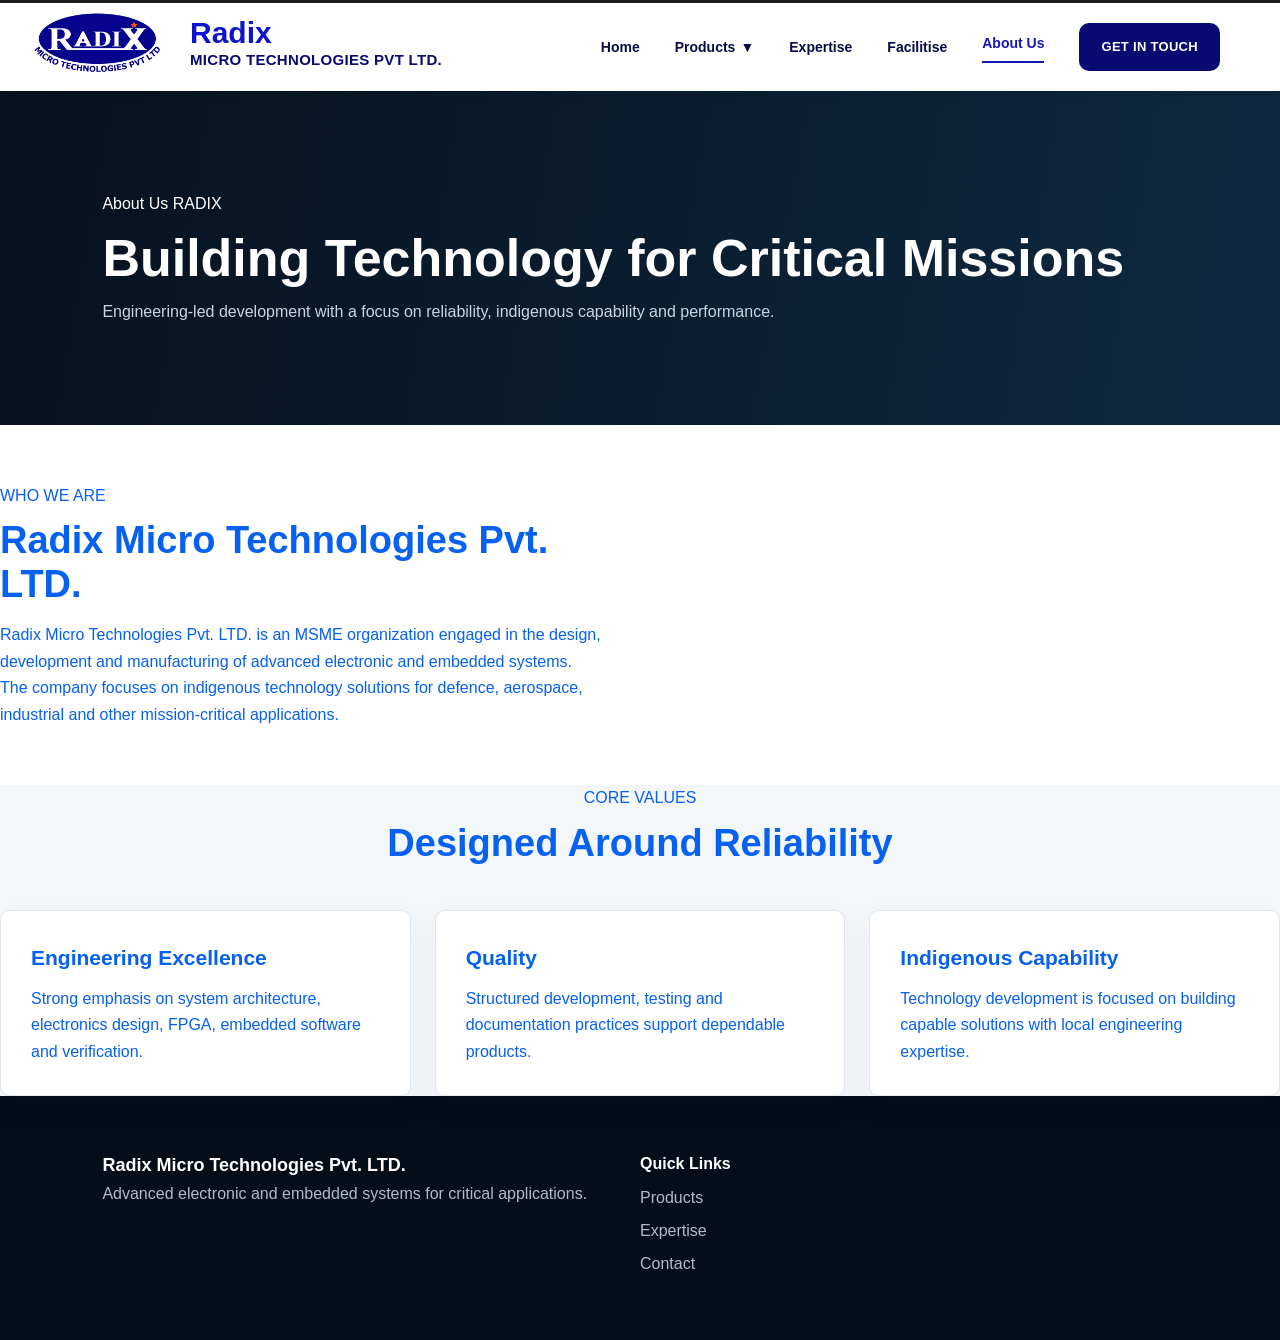
==== about.html @ d8c062b5 "Initial website" ====
<!DOCTYPE html>
<html lang="en">

<head>
    <meta charset="UTF-8">
    <meta name="viewport" content="width=device-width,initial-scale=1.0">
    <title>About Us | Radix Micro Technologies</title>
    <link rel="stylesheet" href="assets/style.css">
</head>

<body>
    <header class="header">

  <!-- LEFT SIDE : LOGO + COMPANY NAME -->
  <div class="brand">

    <a href="index.html">
      <img src="assets/images/logo.png"
           alt="Radix Micro Technologies logo">
    </a>

    <div class="company-name">
      <h1>Radix</h1>
      <h2>MICRO TECHNOLOGIES PVT LTD.</h2>
    </div>

  </div>


  <!-- RIGHT SIDE : NAVIGATION -->
  <button class="menu-btn" onclick="toggleMenu()">☰</button>
  <nav id="nav">

    <a href="index.html">
      Home
    </a>

    <!--- PRODUCTS DROPDOWN -->
    <div class="dropdown">
            
        <a href="products.html" class="dropbtn">
           Products <span>▼</span>
        </a>
  
        <div class="dropdown-menu">
  
            <a href="obc.html">
              On-Board Computer
            </a>
    
            <a href="rf-module.html">
              RFC & NG Module
            </a>
    
            <a href="elpc.html">
              Embedde Launch Pad Computer
            </a>
    
            <a href="ethernet.html">
              Ethernet Switch
            </a>
    
            <a href="4ch.html">
              Search & Monitoring Receiver
            </a>
  
        </div>
        
    </div>
    
    <a href="expertise.html">
       Expertise
    </a>
    
    <a href="facilitise.html">
       Facilitise
    </a>
    
    <a class="active" href="about.html">
       About Us
    </a>

    <!-- CONTACT BUTTON -->
    <a href="contact.html" class="contact-button">
       GET IN TOUCH
    </a>

  </nav>
  
    </header>
    <section class="page-hero"><span class="eyebrow">About Us RADIX</span>
        <h1>Building Technology for Critical Missions</h1>
        <p>Engineering-led development with a focus on reliability, indigenous capability and performance.</p>
    </section>
    <section class="section two-col">
        <div><span class="eyebrow">WHO WE ARE</span>
            <h2>Radix Micro Technologies Pvt. LTD.</h2>
            <p>Radix Micro Technologies Pvt. LTD. is an MSME organization engaged in the design, development and
                manufacturing of advanced electronic and embedded systems.</p>
            <p>The company focuses on indigenous technology solutions for defence, aerospace, industrial and other
                mission-critical applications.</p>
        </div>
        <div class="image image-lab"></div>
    </section>
    <section class="section gray">
        <div class="section-title"><span>CORE VALUES</span>
            <h2>Designed Around Reliability</h2>
        </div>
        <div class="cards">
            <article>
                <h3>Engineering Excellence</h3>
                <p>Strong emphasis on system architecture, electronics design, FPGA, embedded software and verification.
                </p>
            </article>
            <article>
                <h3>Quality</h3>
                <p>Structured development, testing and documentation practices support dependable products.</p>
            </article>
            <article>
                <h3>Indigenous Capability</h3>
                <p>Technology development is focused on building capable solutions with local engineering expertise.</p>
            </article>
        </div>
    </section>
    <footer>
        <div><strong>Radix Micro Technologies Pvt. LTD.</strong>
            <p>Advanced electronic and embedded systems for critical applications.</p>
        </div>
        <div>
            <h4>Quick Links</h4><a href="products.html">Products</a><a href="expertise.html">Expertise</a><a
                href="contact.html">Contact</a>
        </div>
    </footer>
    <script src="assets/script.js"></script>
</body>

</html>
---- assets/style.css ----
/*@import url('https://fonts.googleapis.com/css2?family=Inter:wght@400;500;600;700;800&display=swap');*/
/* =================
       HEADER
====================*/
* {
    margin: 0;
    padding: 0;
    box-sizing: border-box
}

html {
    scroll-behavior: smooth
}

body {
    margin: 0;
    padding: 0;
    font-family: Arial, Arial, Helvetica, sans-serif;
    color: #0660f0;
    background: #fff;
    line-height: 1.65
}

a {
    text-decoration: none;
    color: inherit
}


/* MAIN HEADER */
.header {
    width: 100%;
    height: 8%;

    display: flex;
    align-items: center;

    /*justify-content: space-between;*/

    padding: 0 60px 0 25px;

    background: #ffffff;

   /* color: #fff; */
   border-top: 3px solid #1c1c1c;
   box-shadow: 0 2px 8px rgba(0, 0, 0, 0.08);
    position: sticky;
    top: 0;
    z-index: 20;
}


/*========================
   LOGO + COMPANY NAME
=========================*/
.brand {
/* .brand img { */
   /* width: 155px;
    display: block */
    display: flex;
    align-items: center;
    gap: 20px;
    text-decoration: none;
}

/* LOGO */
.brand img {
    width: 145px;
    height: 80px;
    object-fit: contain;
}

/* COMPANY NAME */

.company-name {
    display: flex;
    flex-direction: column;
    justify-content: center;
}

.company-name h1 {
    color: #0e14c9;
    font-size: 30px;
    font-weight: 800;
    line-height: 0.7;
    margin-bottom: 5px;
}

.company-name h2 {
    color: #080b72;
    font-size: 15px;
    font-weight: 700;
    letter-spacing: 0.3px;
}


/*==========================
       NAVIGATION
============================*/

.header nav {
    margin-left: auto;
    display: flex;
    gap: 35px;
    align-items: center
   
}

.header nav a,
.dropbtn {
    position: relative;
    font-size: 14px;
    color: #080b45; /* #050505 */
    text-decoration: none;
    font-weight: 600;
    white-space: nowrap;
    transition: 0.3s;
}

/* NAVIGATION HOVER */
.header nav a:hover,
.header nav a.active {
    color: #1717b8 /*#050505 */
}

/*========================
    ACTIVE HOME
========================*/
.header nav a.active {
    border-bottom: 2px solid #1717b8;
    padding-bottom: 6px
}

.navbar .active::after {
    content: "";
    position: absolute;
    left: 0;
    right: 0;
    bottom: -17px;
    height: 2px;
    background: #1717b8;
}


/* ==============================
   PRODUCTS DROPDOWN
================================ */
.dropdown {
    position: relative;
}


/* PRODUCT BUTTON */
.dropbtn {
    display: flex;
    align-items: center;
    gap: 5px;
}


/* ARROW */
.dropbtn span {
    font-size: 14px;
}


/* DROPDOWN MENU */
.dropdown-menu {
    position: absolute;
    top: 35px;
    left: -20px;
    width: 260px;
    background: #ffffff;
    border-radius: 5px;
    box-shadow: 0 8px 25px rgba(0, 0, 0, 0.15);
    padding: 8px 0;
    opacity: 0;
    visibility: hidden;
    transform: translateY(10px);
    transition: all 0.25s ease;
}


/* SHOW DROPDOWN */
.dropdown:hover .dropdown-menu {
    opacity: 1;
    visibility: visible;
    transform: translateY(0);
}


/* DROPDOWN LINKS */
.dropdown-menu a {
    display: block;
    padding: 12px 18px;
    color: #11134d;
    text-decoration: none;
    font-size: 14px;
    font-weight: 500;
}


.dropdown-menu a:hover {
    background: #f0f3ff;
    color: #1717b8;
}


/* ==============================
   GET IN TOUCH BUTTON
================================ */
.contact-button {
    background: #080b72;
    color: #ffffff !important;
    padding: 13px 22px;
    border-radius: 10px;
    font-size: 13px !important;
    font-weight: 700 !important;
    letter-spacing: 0.3px;
    transition: 0.3s;
}

.contact-button:hover {
    background: #1717b8;
    transform: translateY(-1px);
}

.menu-btn {
    display: none;
    background: white;
    color: #000;
    border: none;
    border-radius: 50%;
    width: 45px;
    height: 45px;
    font-size: 25px;
    cursor: pointer;
}

@media (max-width: 768px) {
    .menu-btn {
        display: block;
        position: absolute;
        left: 20px;
        top: 15px;
        z-index: 2000;
    }
}
/* =========================
   HERO
========================= */
.hero {
    position: relative;
    width: 100%;
    height: 100vh;
    min-height: 650px;
    overflow: hidden;
}


/* =========================
   SLIDES
========================= */

.hero-slide {
    position: absolute;
    inset: 0;

    width: 100%;
    height: 100%;

    background-size: cover;
    background-position: center;

    opacity: 0;

    transform: scale(1.05);

    transition:
        opacity 1.2s ease-in-out,
        transform 7s ease-in-out;

    pointer-events: none;
}


.hero-slide.active {
    opacity: 1;

    transform: scale(1);

    pointer-events: auto;
}


/* =========================
   WHITE IMAGE OVERLAY
========================= */

.overlay {
    position: absolute;
    inset: 0;

    background:
        linear-gradient(
            90deg,
            rgba(255,255,255,0.96) 0%,
            rgba(255,255,255,0.82) 35%,
            rgba(255,255,255,0.40) 65%,
            rgba(255,255,255,0.18) 100%
        );
}


/* =========================
   CONTENT
========================= */

.hero-content {
    position: relative;
    z-index: 2;

    width: 90%;
    max-width: 1250px;

    height: 100%;

    margin: auto;

    display: flex;
    flex-direction: column;
    justify-content: center;

    padding-bottom: 40px;
}


/* =========================
   SMALL TITLE
========================= */

.small-title {
    font-size: 15px;

    font-weight: 700;

    letter-spacing: 1px;

    color: #162235;

    margin-bottom: 28px;

    opacity: 0;

    transform: translateY(30px);
}


/* =========================
   MAIN HEADING
========================= */

.hero h1 {
    font-size: clamp(45px, 5vw, 76px);

    line-height: 0.98;

    font-weight: 900;

    letter-spacing: -3px;

    color: #07101f;

    max-width: 720px;

    margin-bottom: 32px;

    opacity: 0;

    transform: translateY(40px);
}


.hero h1 span {
    color: #1261d6;
}


/* =========================
   DESCRIPTION
========================= */

.hero p {
    max-width: 650px;

    font-size: 17px;

    line-height: 1.7;

    color: #253044;

    margin-bottom: 38px;

    opacity: 0;

    transform: translateY(40px);
}


/* =========================
   BUTTONS
========================= */

.buttons {
    display: flex;

    gap: 18px;

    opacity: 0;

    transform: translateY(40px);
}


.btn {
    display: inline-flex;

    align-items: center;

    justify-content: center;

    min-width: 200px;

    height: 55px;

    padding: 0 25px;

    text-decoration: none;

    font-size: 14px;

    font-weight: 700;

    transition: all 0.3s ease;
}


/* BLUE BUTTON */

.btn.primary {
    background: #075bd7;

    color: white;

    border: 1px solid #075bd7;
}


.btn.primary:hover {
    background: #0047b5;

    transform: translateY(-3px);
}


/* WHITE BUTTON */

.btn.secondary {
    background: rgba(255,255,255,0.85);

    color: #172236;

    border: 1px solid #bfc7d4;
}


.btn.secondary:hover {
    background: white;

    transform: translateY(-3px);
}

/*------------------------------------------------------------------*/

/* =========================
   TEXT ANIMATION
========================= */

.hero-slide.active .small-title {
    animation: slideUp 0.8s ease forwards;
    animation-delay: 0.3s;
}


.hero-slide.active h1 {
    animation: slideUp 0.9s ease forwards;
    animation-delay: 0.45s;
}


.hero-slide.active p {
    animation: slideUp 0.9s ease forwards;
    animation-delay: 0.65s;
}


.hero-slide.active .buttons {
    animation: slideUp 0.9s ease forwards;
    animation-delay: 0.85s;
}


@keyframes slideUp {

    from {
        opacity: 0;

        transform: translateY(40px);
    }

    to {
        opacity: 1;

        transform: translateY(0);
    }

}


/* =========================
   DOTS
========================= */

.slide-dots {
    position: absolute;

    z-index: 10;

    bottom: 35px;

    left: 50%;

    transform: translateX(-50%);

    display: flex;

    gap: 10px;
}


.dot {
    width: 10px;

    height: 10px;

    border-radius: 50%;

    background: rgba(20,40,70,0.35);

    cursor: pointer;

    transition: all 0.3s ease;
}


.dot.active {
    width: 32px;

    border-radius: 10px;

    background: #075bd7;
}


/* =========================
   MOBILE
========================= */

@media (max-width: 768px) {

    .hero {
        height: 100vh;

        min-height: 650px;
    }


    .hero-content {
        width: 88%;

        padding-top: 80px;
    }


    .hero h1 {
        font-size: 43px;

        letter-spacing: -2px;

        max-width: 500px;
    }


    .hero p {
        font-size: 15px;

        max-width: 500px;
    }


    .buttons {
        flex-direction: column;

        align-items: flex-start;

        gap: 12px;
    }


    .btn {
        min-width: 190px;

        height: 50px;
    }


    .overlay {
        background:
            linear-gradient(
                90deg,
                rgba(255,255,255,0.95),
                rgba(255,255,255,0.65)
            );
    }

}

/* =========================
   SCROLLING BAR
========================= */

.scroll-container {
    width: 100%;
    height: 76px;

    background: #07399d;

    overflow: hidden;

    display: flex;
    align-items: center;

    white-space: nowrap;

    border-top: 2px solid #d8e5ff;
    border-bottom: 2px solid #d8e5ff;
}


/* =========================
   MOVING CONTENT
========================= */

.scroll-content {
    display: flex;
    align-items: center;

    width: max-content;

    animation: scrolling 25s linear infinite;
}


/* =========================
   INDIVIDUAL ITEM
========================= */

.scroll-item {
    display: flex;

    align-items: center;

    gap: 12px;

    margin: 0 35px;
}


/* =========================
   ICON
========================= */

.icon {
    width: 38px;
    height: 38px;

    border: 1px solid rgba(255,255,255,0.25);

    border-radius: 8px;

    display: flex;
    align-items: center;
    justify-content: center;

    color: white;

    font-size: 17px;
}


/* =========================
   TEXT
========================= */

.text {
    display: flex;

    flex-direction: column;

    justify-content: center;

    color: white;

    font-size: 13px;

    line-height: 17px;

    min-width: 90px;
}

.text strong {
    font-weight: 600;
}


/* =========================
   ORANGE DOT
========================= */

.separator {
    color: #ff8b22;

    font-size: 18px;

    margin: 0 5px;
}


/* =========================
   SCROLL ANIMATION
========================= */

@keyframes scrolling {

    from {
        transform: translateX(0);
    }

    to {
        transform: translateX(-50%);
    }

}


/* =========================
   PAUSE WHEN MOUSE HOVERS
========================= */

.scroll-container:hover .scroll-content {
    animation-play-state: paused;
}


/* =========================
   MOBILE
========================= */

@media (max-width: 768px) {

    .scroll-container {
        height: 65px;
    }

    .scroll-item {
        margin: 0 20px;
    }

    .icon {
        width: 34px;
        height: 34px;
    }

    .text {
        font-size: 12px;
    }

}

/*------------------------------------------------------------------*/

.section-title {
    text-align: center;
    max-width: 760px;
    margin: 0 auto 45px
}

.section-title h2,
.split-content h2,
.two-col h2,
.contact-grid h2 {
    font-size: 38px;
    line-height: 1.15;
    margin: 10px 0 16px
}

.cards {
    display: grid;
    grid-template-columns: repeat(3, 1fr);
    gap: 24px
}

.cards article,
.cap-grid article,
.cert,
.product {
    border: 1px solid #dfe7ef;
    border-radius: 10px;
    padding: 30px;
    background: #fff;
    box-shadow: 0 10px 30px rgba(10, 30, 50, .05)
}

.icon {
    font-size: 13px;
    font-weight: 800;
    color: #159fe8;
    margin-bottom: 20px
}

.cards h3,
.cap-grid h3,
.product h3,
.cert h3 {
    font-size: 21px;
    margin: 0 0 10px
}

.split {
    display: grid;
    grid-template-columns: 1fr 1fr;
    min-height: 450px;
    background: #07111f;
    color: #fff
}

.split-image {
    background-position: center;
    background-size: cover;
    min-height: 400px
}

.split-content {
    padding: 80px 10%;
    display: flex;
    flex-direction: column;
    justify-content: center
}

.split-content p {
    color: #bdcada;
    max-width: 580px
}

.text-link {
    color: #43b9ff;
    font-weight: 700;
    margin-top: 15px
}

.stats {
    display: grid;
    grid-template-columns: repeat(4, 1fr);
    background: #eef5f9;
    padding: 38px 8%;
    gap: 20px;
    text-align: center
}

.stats strong {
    display: block;
    font-size: 25px;
    color: #0d5e89
}

.stats span {
    font-size: 12px;
    text-transform: uppercase;
    letter-spacing: 1px
}

.page-hero {
    padding: 100px 8%;
    background: linear-gradient(100deg, #07111f, #0d2940);
    color: #fff
}

.page-hero h1 {
    font-size: 52px;
    line-height: 1.1;
    margin: 12px 0
}

.page-hero p {
    max-width: 700px;
    color: #c8d6e4
}

.two-col {
    display: grid;
    grid-template-columns: 1fr 1fr;
    gap: 70px;
    align-items: center
}

.image {
    min-height: 360px;
    border-radius: 12px;
    background-size: cover;
    background-position: center
}

.gray {
    background: #f4f7fa
}

.product-grid {
    display: grid;
    grid-template-columns: repeat(2, 1fr);
    gap: 28px
}

.product {
    padding: 0;
    overflow: hidden
}

.product .image {
    height: 230px;
    min-height: 0;
    border-radius: 0
}

.product div:last-child {
    padding: 26px
}

.product span {
    font-size: 12px;
    color: #159fe8;
    font-weight: 800
}

.cap-grid {
    display: grid;
    grid-template-columns: repeat(3, 1fr);
    gap: 22px
}

.cert-grid {
    display: grid;
    grid-template-columns: repeat(3, 1fr);
    gap: 24px
}

.cert {
    text-align: center
}

.cert-mark {
    width: 85px;
    height: 85px;
    border: 3px solid #159fe8;
    border-radius: 50%;
    display: grid;
    place-items: center;
    margin: 0 auto 20px;
    color: #0d6f9f;
    font-weight: 800
}

.contact-grid {
    display: grid;
    grid-template-columns: 1fr 1fr;
    gap: 70px
}

.contact-item {
    border-top: 1px solid #dde5ec;
    padding: 16px 0;
    display: flex;
    flex-direction: column
}

.contact-item b {
    font-size: 12px;
    text-transform: uppercase;
    letter-spacing: 1px;
    color: #159fe8
}

.contact-grid form {
    display: flex;
    flex-direction: column;
    gap: 14px
}

.contact-grid input,
.contact-grid textarea {
    width: 100%;
    padding: 14px;
    border: 1px solid #ccd7e1;
    border-radius: 5px;
    font: inherit
}

.contact-grid textarea {
    resize: vertical
}

.contact-grid form .btn {
    align-self: flex-start
}

#form-msg {
    color: #16834c;
    font-weight: 600
}

footer {
    background: #050d18;
    color: #aebdcd;
    padding: 55px 8%;
    display: grid;
    grid-template-columns: 2fr 1fr 1fr;
    gap: 50px
}

footer strong {
    color: #fff;
    font-size: 18px
}

footer h4 {
    color: #fff;
    margin-top: 0
}

footer a {
    display: block;
    margin: 7px 0
}

.image-board {
    background-image: url('images/board.svg')
}

.image-lab {
    background-image: url('images/lab.svg')
}

.image-obc {
    background-image: url('images/obc.svg')
}

.image-rf {
    background-image: url('images/rf.svg')
}

.image-switch {
    background-image: url('images/switch.svg')
}

.image-elpc {
    background-image: url('images/elpc.svg')
}

.image-receiver {
    background-image: url('images/receiver.svg')
}

.image-generic {
    background-image: url('images/generic.svg')
}

.image-engineering {
    background-image: url('images/engineering.svg')
}

.reverse {
    grid-template-columns: 1fr 1fr
}

.reverse .split-content {
    order: 1
}

.reverse .split-image {
    order: 2
}

@media(max-width:900px) {
    .header nav {
        display: none;
        position: absolute;
        top: 78px;
        left: 0;
        right: 0;
        background: #ffffff;
        padding: 20px 6%;
        flex-direction: column;
        align-items: flex-start
    }

    .header nav.show {
        display: flex
    }

    .menu-btn {
        display: block;
    }

    .cards,
    .cap-grid,
    .cert-grid,
    .product-grid,
    .stats,
    .two-col,
    .contact-grid,
    .split {
        grid-template-columns: 1fr
    }

    .hero {
        min-height: 580px
    }

    .section {
        padding: 65px 6%
    }

    .page-hero {
        padding: 75px 6%
    }

    .page-hero h1 {
        font-size: 40px
    }

    .split-content {
        padding: 65px 8%
    }

    .stats {
        gap: 28px
    }

    .product-grid {
        gap: 20px
    }

    footer {
        grid-template-columns: 1fr 1fr
    }

    .reverse .split-content,
    .reverse .split-image {
        order: initial
    }
}

@media(max-width:600px) {
    .brand img {
        width: 155px
    }

    .hero {
        padding: 65px 6%
    }

    .hero h1 {
        font-size: 42px
    }

    .hero p {
        font-size: 16px
    }

    .buttons {
        flex-direction: column;
        align-items: flex-start
    }

    .section-title h2,
    .split-content h2,
    .two-col h2,
    .contact-grid h2 {
        font-size: 31px
    }

    footer {
        grid-template-columns: 1fr
    }
}
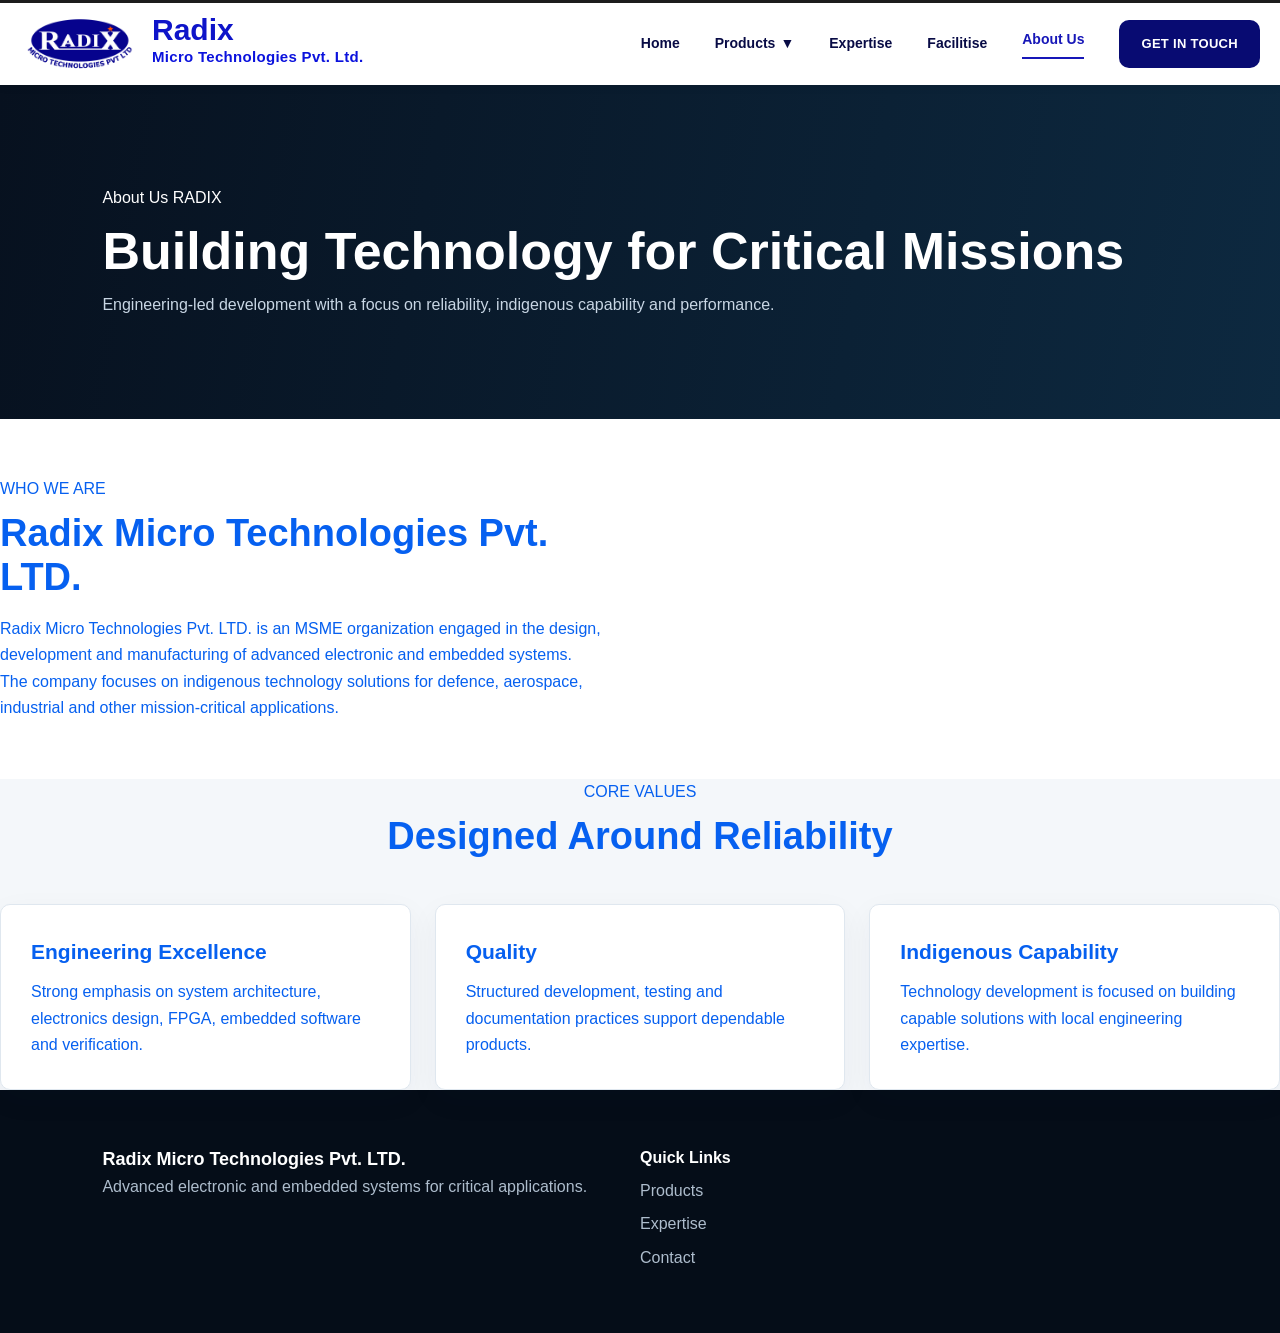
==== commit 99c10fb5: "Modified Home button" ====
--- a/about.html
+++ b/about.html
@@ -12,19 +12,16 @@
     <header class="header">
 
   <!-- LEFT SIDE : LOGO + COMPANY NAME -->
-  <div class="brand">
+  <a href="index.html" class="brand">
 
-    <a href="index.html">
-      <img src="assets/images/logo.png"
-           alt="Radix Micro Technologies logo">
+      <img src="assets/images/logo.png" alt="company-logo">
+
+      <div class="company-name">
+        <h1>Radix</h1>
+        <h2>Micro Technologies Pvt. Ltd.</h2>
+      </div>
+
     </a>
-
-    <div class="company-name">
-      <h1>Radix</h1>
-      <h2>MICRO TECHNOLOGIES PVT LTD.</h2>
-    </div>
-
-  </div>
 
 
   <!-- RIGHT SIDE : NAVIGATION -->
--- a/assets/style.css
+++ b/assets/style.css
@@ -29,21 +29,15 @@
 
 /* MAIN HEADER */
 .header {
+    display: flex;
+    align-items: center;
+    justify-content: space-between;
     width: 100%;
-    height: 8%;
-
-    display: flex;
-    align-items: center;
-
-    /*justify-content: space-between;*/
-
-    padding: 0 60px 0 25px;
-
+    box-sizing: border-box;
+    padding: 10px 20px;
     background: #ffffff;
-
-   /* color: #fff; */
-   border-top: 3px solid #1c1c1c;
-   box-shadow: 0 2px 8px rgba(0, 0, 0, 0.08);
+    border-top: 3px solid #1c1c1c;
+    box-shadow: 0 2px 8px rgba(0, 0, 0, 0.08);
     position: sticky;
     top: 0;
     z-index: 20;
@@ -54,28 +48,28 @@
    LOGO + COMPANY NAME
 =========================*/
 .brand {
-/* .brand img { */
-   /* width: 155px;
-    display: block */
     display: flex;
     align-items: center;
-    gap: 20px;
+    gap: 12px;
     text-decoration: none;
-}
-
-/* LOGO */
+    color: inherit;
+    cursor: pointer;
+
+    flex-shrink: 0;
+}
+
+/* COMPANY-LOGO */
 .brand img {
-    width: 145px;
-    height: 80px;
+    width: 120px;
+    height: auto;
     object-fit: contain;
-}
-
-/* COMPANY NAME */
-
+    flex-shrink: 0;
+}
+
+/* COMPANY-NAME*/
 .company-name {
-    display: flex;
-    flex-direction: column;
-    justify-content: center;
+    flex-shrink: 0;
+    white-space: nowrap;
 }
 
 .company-name h1 {
@@ -87,10 +81,12 @@
 }
 
 .company-name h2 {
-    color: #080b72;
+    color: #0b12dd;
     font-size: 15px;
     font-weight: 700;
     letter-spacing: 0.3px;
+     white-space: nowrap;
+    
 }
 
 
